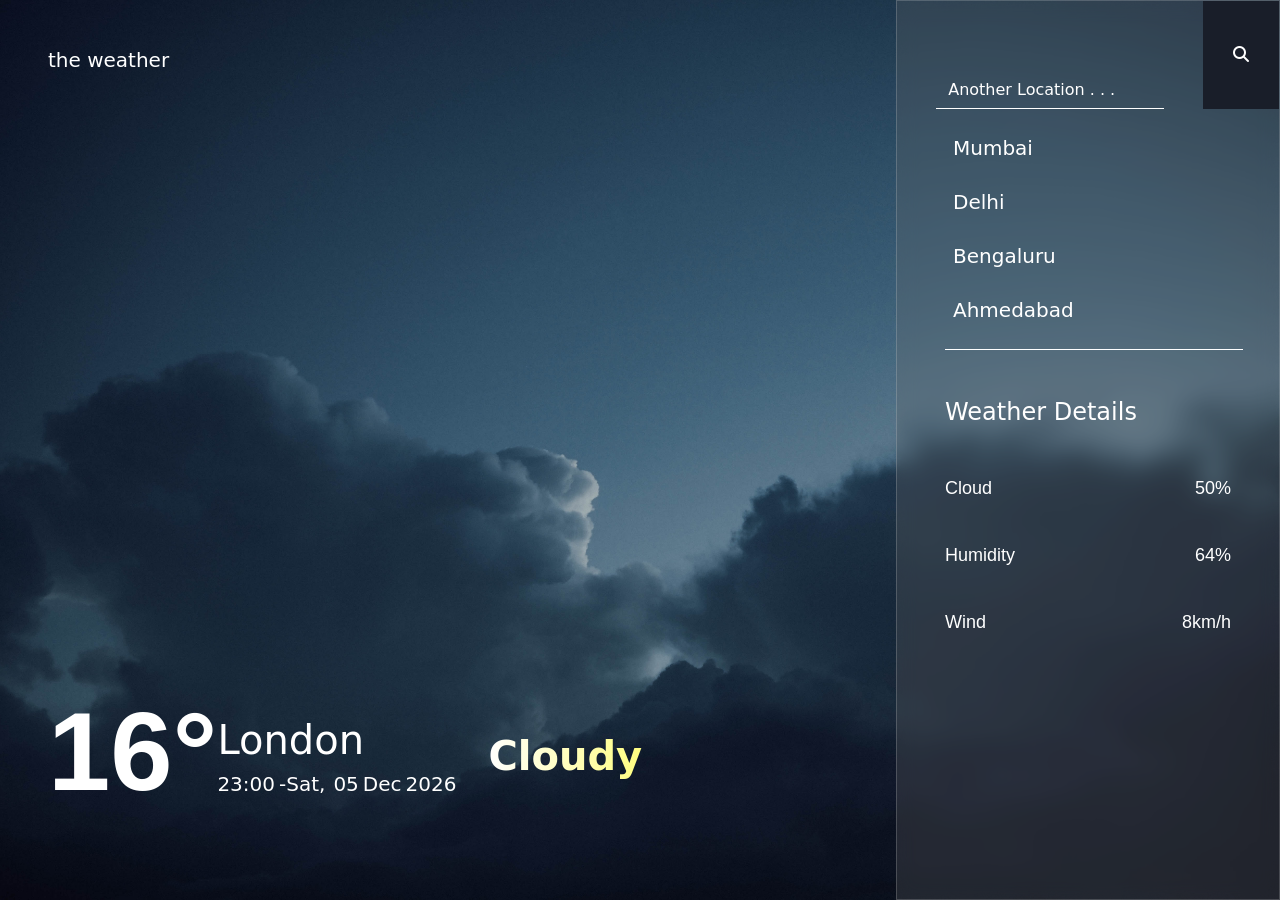
==== index.html @ 78b5f942 "first commit" ====
<!DOCTYPE html>
<html lang="en">
<head>
    <meta charset="UTF-8">
    <meta http-equiv="X-UA-Compatible" content="IE=edge">
    <meta name="viewport" content="width=device-width,height=device-height, initial-scale=1.0">
    <title>Document</title>
    <link rel="stylesheet" type="text/css" href="css/style.css">
    <link rel="stylesheet" type="text/css" href="css/responsive-style.css">
    <link href="https://cdn.jsdelivr.net/npm/bootstrap@5.0.2/dist/css/bootstrap.min.css" rel="stylesheet" integrity="sha384-EVSTQN3/azprG1Anm3QDgpJLIm9Nao0Yz1ztcQTwFspd3yD65VohhpuuCOmLASjC" crossorigin="anonymous">
    <link rel="stylesheet" href="https://cdnjs.cloudflare.com/ajax/libs/font-awesome/6.1.2/css/all.min.css" integrity="sha512-1sCRPdkRXhBV2PBLUdRb4tMg1w2YPf37qatUFeS7zlBy7jJI8Lf4VHwWfZZfpXtYSLy85pkm9GaYVYMfw5BC1A==" crossorigin="anonymous" referrerpolicy="no-referrer" />
  </head>
<body>
    <div class="position-relative main_content">
        <div class="bg" class="container">
                <div class="logo mt-4 ms-4 mt-lg-5 ms-lg-5 position-absolute">
                    <h5>the weather</h5>
                </div> 
                <!-- display on small and mid screens -->
                <div id="div1" class="temperature-small d-lg-none d-sm-flex d-flex position-absolute ms-4 shimmer">
                    <div class="degree text-white mt-auto"><p id="degree_small">16&#176</p></div>
                    <div class="place-time">
                        <div class="place text-white ms-3"><p id="place_small">London</p></div>
                        <div class="time d-flex text-white"><h6 id="time_small" class="ms-3">06:09</h6><h6 id="day_small" class="ms-1">Monday</h6><h6 id="date_small" class="ms-1">9</h6><h6 id="month_small" class="ms-1">Sep</h6><h6 id="year_small" class="ms-1">21</h6></div>
                    </div>
                    <div class="icon-name ms-2">
                        <!-- <div class="weather-icon"><img id="weather_icon_small" src="../icons/day/119.png" alt="#"></div> -->
                        <div class="weather-name text-white justify-content-center d-flex pt-1 ms-2 mt-4 animate-character" ><p id="weather_name_small">Cloudy</p></div>
                    </div>    
                </div>


                <div class="Search-small d-lg-none position-absolute top-50 start-0">
                    <div class="input-group search-bar ">
                        <div id="search-autocomplete" class="form-outline ms-auto">
                          <input type="search" id="form1" Placeholder="Another Location..." class="form-control shadow-none " style="color: white;"/>
                          <!-- <label class="form-label" for="form1">Search</label> -->
                          <div class="line"></div>
                        </div>
                        <button type="button" onclick="getWeather(input,'in')" class="button-icon" id="button_color_small">
                          <i class="fas fa-search text-white"></i>
                        </button>
                    </div>
                    <div class="cities ms-4">
                      <ul id="city_ul_small">
                        <!-- <li class="mt-4"><p>Birmingham</p></li>
                        <li class="mt-4"><p>Manchester</p></li>
                        <li class="mt-4"><p>New York</p></li>
                        <li class="mt-4"><p>California</p></li> -->
                      </ul>
                    </div>
                    <div class="line2 ms-5"></div>
                    <div class="details">
                      <ul>
                        <h4 class="ms-3 text-white mt-4 mb-4">Weather Details</h4>
                        <li class="d-flex justify-content-between ms-3 me-5 ">
                            <span><p>Cloud</p></span>
                            <span class="cloud"><p id="cloud_small">89%</p></span>
                        </li>
                        <li class="d-flex justify-content-between ms-3 me-5 ">
                            <span><p>Humidity</p></span>
                            <span class="humidity"><p id="humidity_small">64%</p></span>
                        </li>
                        <li class="d-flex justify-content-between ms-3 me-5 ">
                            <span><p>Wind</p></span>
                            <span class="wind"><p id="wind_small">8km/h</p></span>
                        </li>
                      </ul>
                    </div>
                </div>

                <!-- display above large screens -->
                <div class="Search d-none d-lg-block ms-auto">
                    <div class="input-group search-bar ">
                        <div id="search-autocomplete" class="form-outline ms-auto">
                          <input type="search" id="form1Large" Placeholder="Another Location . . ." class="form-control shadow-none " style="color: white;" />
                          <!-- <label class="form-label" for="form1">Search</label> -->
                          <div class="line"></div>
                        </div>
                        <button type="button" onclick="getWeather(input,'in')" class="button-icon" id="button_color_large">
                          <i class="fas fa-search text-white"></i>
                        </button>
                    </div>
                    <div class="cities ms-4">
                      <ul id="city_ul_large">
                        <!-- <li class="mt-5"><p>Birmingham</p></li>
                        <li class="mt-5"><p>Manchester</p></li>
                        <li class="mt-5"><p>New York</p></li>
                        <li class="mt-5 mb-5"><p>California</p></li> -->
                      </ul>
                    </div>
                    <div class="line2 ms-5"></div>
                    <div class="details">
                      <ul>
                        <h4 class="ms-3 mt-5 mb-5 text-white">Weather Details</h4>
                        <li class="d-flex justify-content-between ms-3 me-5 mt-4">
                            <span><p>Cloud</p></span>
                            <span class="cloud"><p id="cloud_large">89%</p></span>
                        </li>
                        <li class="d-flex justify-content-between ms-3 me-5 mt-4">
                            <span><p>Humidity</p></span>
                            <span class="humidity"><p id="humidity_large">64%</p></span>
                        </li>
                        <li class="d-flex justify-content-between ms-3 me-5 mt-4">
                            <span><p>Wind</p></span>
                            <span class="wind"><p id="wind_large">8km/h</p></span>
                        </li>
                      </ul>
                    </div>
                </div>     
        </div>
        <div class="temperature d-none d-lg-flex position-absolute d-flex align-items-center bottom-0 start-0 mb-5 ms-5 shimmer">
            <div class="degree text-white"><p id="degree_large">16&#176</p></div>
            <div class="place-time me-4">
                <div class="place text-white"><h1 id="place_large">London</h1></div>
                <div class="time d-flex text-white"><h5 id="time_large" class="ms-0">06:09</h5><h5 id="day_large" class="ms-1">Monday</h5><h5 id="date_large" class="ms-2">9</h5><h5 id="month_large" class="ms-1">Sep</h5><h5 id="year_large" class="ms-1">21</h5></div>
            </div>
            <div class="icon-name">
                <!-- <div class="weather-icon"><img id="weather_icon_large" src="" alt="#"></div> -->
                <div class="weather-name text-white ms-2 animate-character"><h5 id="weather_name_large">Cloudy</h5></div>
            </div>    
        </div>
    </div>
    <script src="./js/index.js"></script>
    <script src="./js/api.js"></script>
    <script src="https://cdnjs.cloudflare.com/ajax/libs/jquery/3.6.0/jquery.min.js" integrity="sha512-894YE6QWD5I59HgZOGReFYm4dnWc1Qt5NtvYSaNcOP+u1T9qYdvdihz0PPSiiqn/+/3e7Jo4EaG7TubfWGUrMQ==" crossorigin="anonymous" referrerpolicy="no-referrer"></script>
    <script src="https://cdn.jsdelivr.net/npm/bootstrap@5.0.2/dist/js/bootstrap.bundle.min.js" integrity="sha384-MrcW6ZMFYlzcLA8Nl+NtUVF0sA7MsXsP1UyJoMp4YLEuNSfAP+JcXn/tWtIaxVXM" crossorigin="anonymous"></script>
</body>
</html>
---- css/style.css ----
@import url('https://fonts.googleapis.com/css2?family=Montserrat&family=Quicksand:wght@300;400;500;600;700&family=Roboto:wght@400;700;900&display=swap');

*{
    margin: 0;
    padding: 0;
    box-sizing: border-box;
    
}
body{
    font-family: 'Rubik',sans-serif;
    background: #111;
    /* background-image: url("../images/bg1.jpg");
    background-size: cover;
    background-position: center; */
}
.imageCycle1{
    background-image: url("../images/bg1.jpg");
    background-size: cover;
    background-position: center;
    
}
.imageCycle2{
    background-image: url("../images/bg2.jpg");
    background-size: cover;
    background-position: center;
}
.imageCycle3{
    background-image: url("../images/bg3.jpg");
    background-size: cover;
    background-position: center;
}
.imageCycle4{
    background-image: url("../images/bg4.jpg");
    background-size: cover;
    background-position: center;
}

.imageCycle7{
    background-image: url("../images/bg7.jpg");
    background-size: cover;
    background-position: center;
}
.imageCycle8{
    background-image: url("../images/bg8.jpg");
    background-size: cover;
    background-position: center;
}
.main-content{
    height: 100%;
}
.bg{
    width: 100%;
    height: 100vh;
    display: flex;
    justify-content: space-between;
    transition: 500ms;
    opacity: 1;
   
}
.logo{
   
    /* background-color: red; */
    color: white;
}
.Search{
    width: 30%;
    height: 100vh;
    background: rgba(110, 110, 110, 0.25);
    box-shadow: rgba(0, 0, 0, 0.3);
    backdrop-filter: blur(10px);
    -webkit-backdrop-filter: blur(10px);
    border: 1px solid rgba(255,255,255,0.18);
    /* opacity: 0.5; */
    
}
.Search-small{
    width: 100%;
    /* height: 100%; */
    background: rgba(110, 110, 110, 0.25);
    box-shadow: rgba(0, 0, 0, 0.3);
    backdrop-filter: blur(10px);
    -webkit-backdrop-filter: blur(10px);
    border: 1px solid rgba(255,255,255,0.18);
    /* opacity: 0.5; */
}

p{
    font-weight: 700;
    font-size: 7rem;
    font-family: 'Rubik',sans-serif;
}

.form-outline{
    width: 70%;
   display: flex;
    flex-direction: column;
    justify-content: flex-end;
}

#form1{
    background: none;
    border: none;
    
}
#form1Large{
    background: none;
    border: none;
    
}

.search-bar{
    height: 12%;
    
}
.button-icon{
    width: 20%;
    border: none;
}

.line{
    background-color: white;
    height: 1px;
    width: 85%;   
    
}
.line2{
    background-color: white;
    height: 1px;
    width: 78%;
    margin-top: 1.5rem;
    
}
input[type="search"]::placeholder {
                 
    /* Firefox, Chrome, Opera */
    color: white;
  
}


li{
   list-style: none;
   
}

.cities p{
    /* margin-top: 2rem; */
    font-size: 18px;
    font-weight: 100;
    color: white;

}
.details p{
    /* margin-top: 2rem; */
    font-size: 18px;
    font-weight: 100;
    color: white;
}

#city_ul_small{
    font-size: 18px;
    font-weight: 100;
    color: white;
    cursor: pointer;
}

#city_ul_large{
    font-size: 18px;
    font-weight: 100;
    color: white;
    cursor: pointer;
}

.weather-icon{
    background: rgba(255, 255, 255, 0.25);
    box-shadow: rgba(255, 255, 255, 0.3);
    backdrop-filter: blur(10px);
    -webkit-backdrop-filter: blur(10px);
    border: 1px solid rgba(255,255,255,0.18);
}

.temperature-small .degree p{
    font-weight: 400;
    font-size: 50px;
}
.temperature-small .place-time .place p{
    font-weight: 900;
    font-size: 30px;
    display: inline;
    /* text-size-adjust: auto; */
}
.time p{
    width: 100%;
    font-weight: 100;
    font-size: 15px;
    display: inline;
}
.weather-name p{
    font-weight: 900;
    font-size: 20px;

}

.temperature-small{
    top: 5rem;
}

#button_color_large{
    background-color: black;
}
#button_color_small{
    background-color: black;
}

input {
    caret-color: white;
    
  }

  .animate-character
{
   

  background: #fffc00;  /* fallback for old browsers */
background: -webkit-linear-gradient(to right, #ffffff, #fffc00);  /* Chrome 10-25, Safari 5.1-6 */
background: linear-gradient(to right, #ffffff, #fffc00); /* W3C, IE 10+/ Edge, Firefox 16+, Chrome 26+, Opera 12+, Safari 7+ */



  background-size: auto auto;
  background-clip: border-box;
  background-size: 200% auto;
  color: #fff;
  background-clip: text;
  /* text-fill-color: transparent; */
  -webkit-background-clip: text;
  -webkit-text-fill-color: transparent;
  animation: textclip 2s linear infinite;
  display: inline-block;
      font-size: 20px;
}
@keyframes textclip {
    to {
      background-position: 200% center;
    }
  }
  #weather_name_large{
    font-size: 40px;
    font-weight: 600;
  }
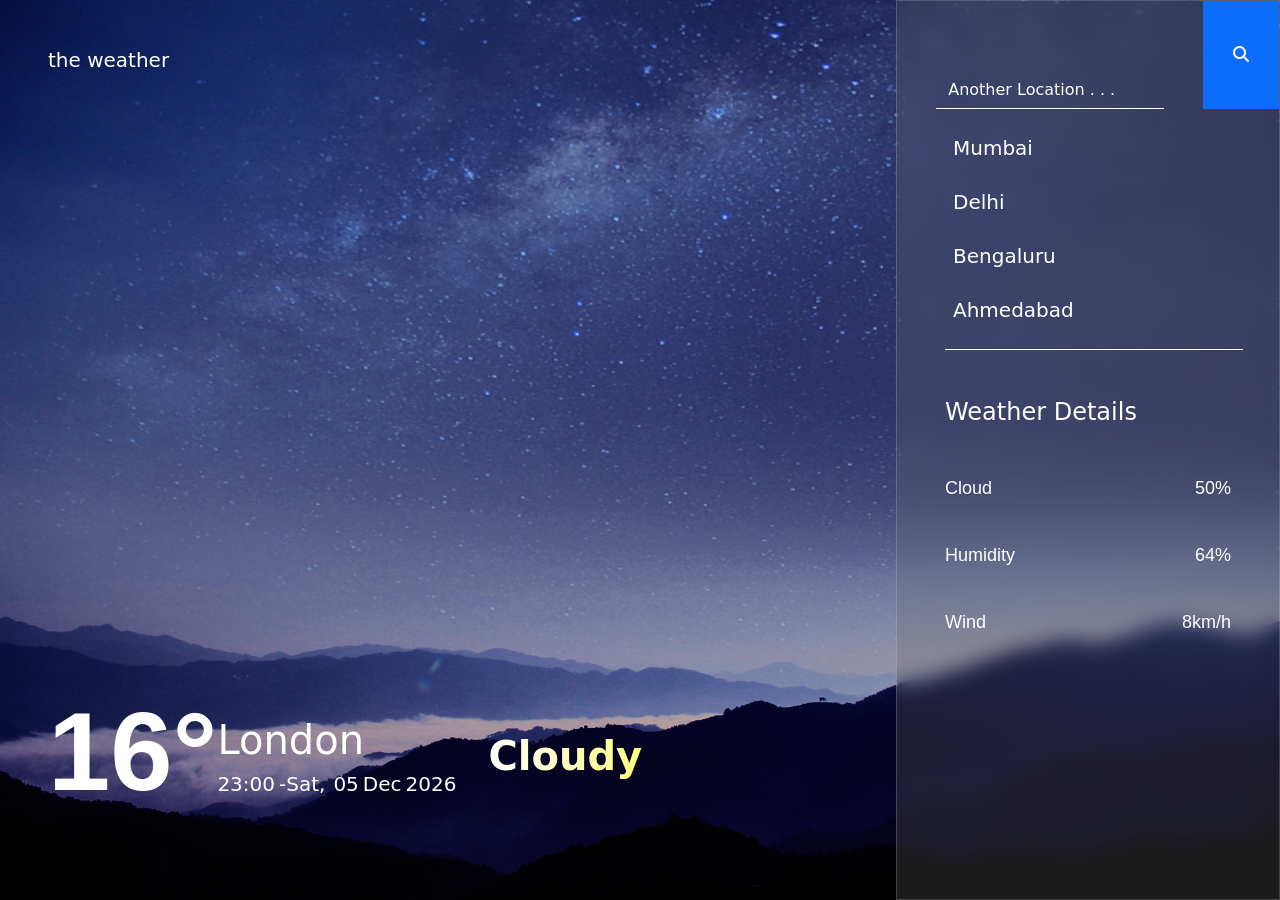
==== commit 3953a3c6: "title_changed logo icon_changed" ====
--- a/index.html
+++ b/index.html
@@ -4,7 +4,8 @@
     <meta charset="UTF-8">
     <meta http-equiv="X-UA-Compatible" content="IE=edge">
     <meta name="viewport" content="width=device-width,height=device-height, initial-scale=1.0">
-    <title>Document</title>
+    <title>Weather</title>
+    <link rel = "icon" href = "mountain_logo.png" type = "image/x-icon">
     <link rel="stylesheet" type="text/css" href="css/style.css">
     <link rel="stylesheet" type="text/css" href="css/responsive-style.css">
     <link href="https://cdn.jsdelivr.net/npm/bootstrap@5.0.2/dist/css/bootstrap.min.css" rel="stylesheet" integrity="sha384-EVSTQN3/azprG1Anm3QDgpJLIm9Nao0Yz1ztcQTwFspd3yD65VohhpuuCOmLASjC" crossorigin="anonymous">
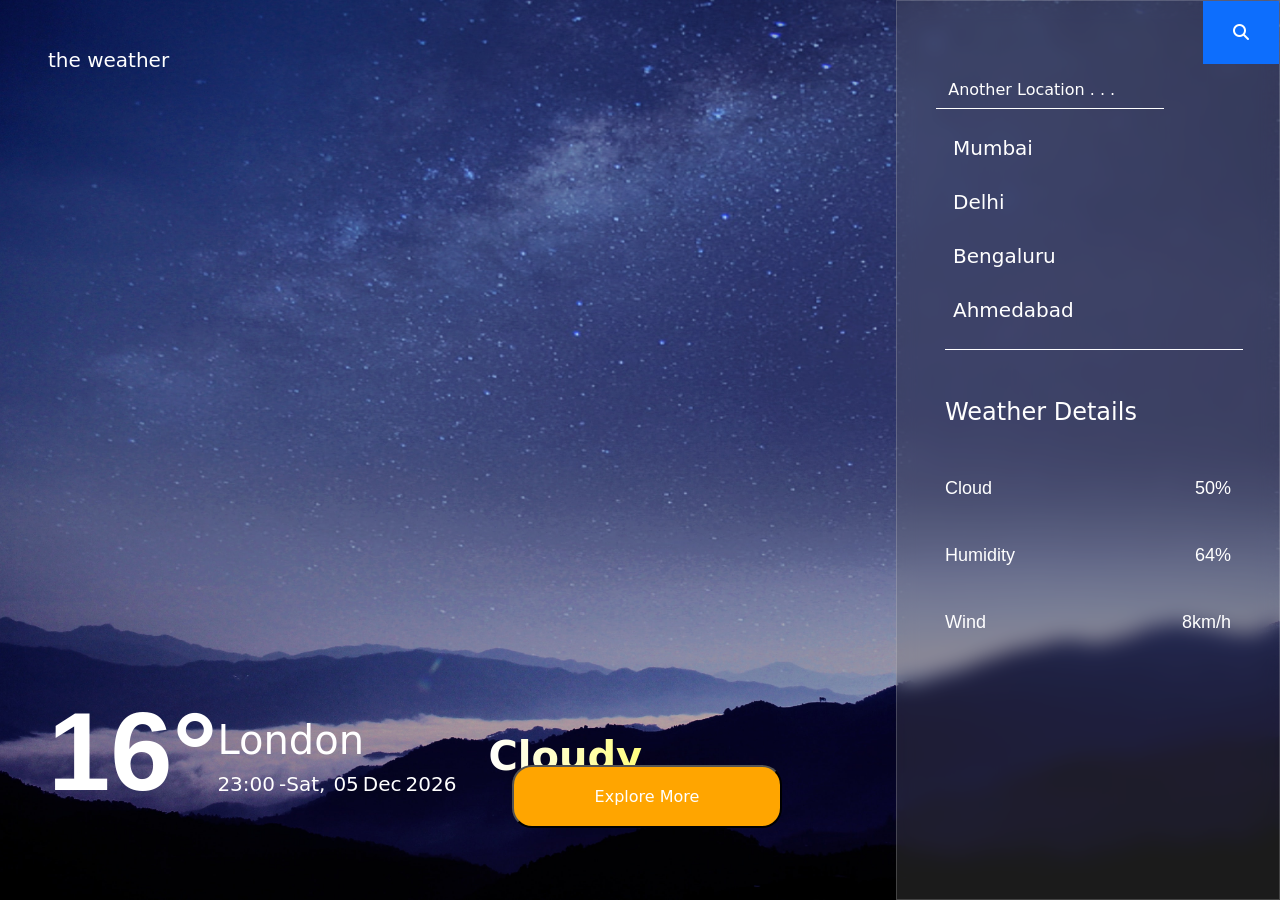
==== commit 043c4328: "weather" ====
--- a/index.html
+++ b/index.html
@@ -121,6 +121,11 @@
                 <div class="weather-name text-white ms-2 animate-character"><h5 id="weather_name_large">Cloudy</h5></div>
             </div>    
         </div>
+        
+          <div class="button">
+            <a id="explore"><button id="explore">Explore More</button> </a>
+          </div>
+        
     </div>
     <script src="./js/index.js"></script>
     <script src="./js/api.js"></script>
--- a/css/style.css
+++ b/css/style.css
@@ -247,4 +247,43 @@
   #weather_name_large{
     font-size: 40px;
     font-weight: 600;
-  }+  }
+
+  /* #explore{
+      
+     display: flex;
+     float: right;
+     flex-direction: column;
+    justify-content: center;
+    align-items: center;
+    position: absolute;
+    top: 80%;
+    left: 50%;
+    border: 3px solid green
+  } */
+
+  .heading{
+      background-color:red;
+      color: red;
+      /* display: flex;
+      justify-content: center; */
+  }
+
+
+  .button{
+      left: 40%;
+      top: 85%;
+      position: absolute;
+  }
+  button{
+     width: 30vh;
+      height: 7vh;
+     background-color: orange;
+  }
+  #explore{
+      color: white;
+    border-radius: 20px;
+    
+  }
+
+ 
